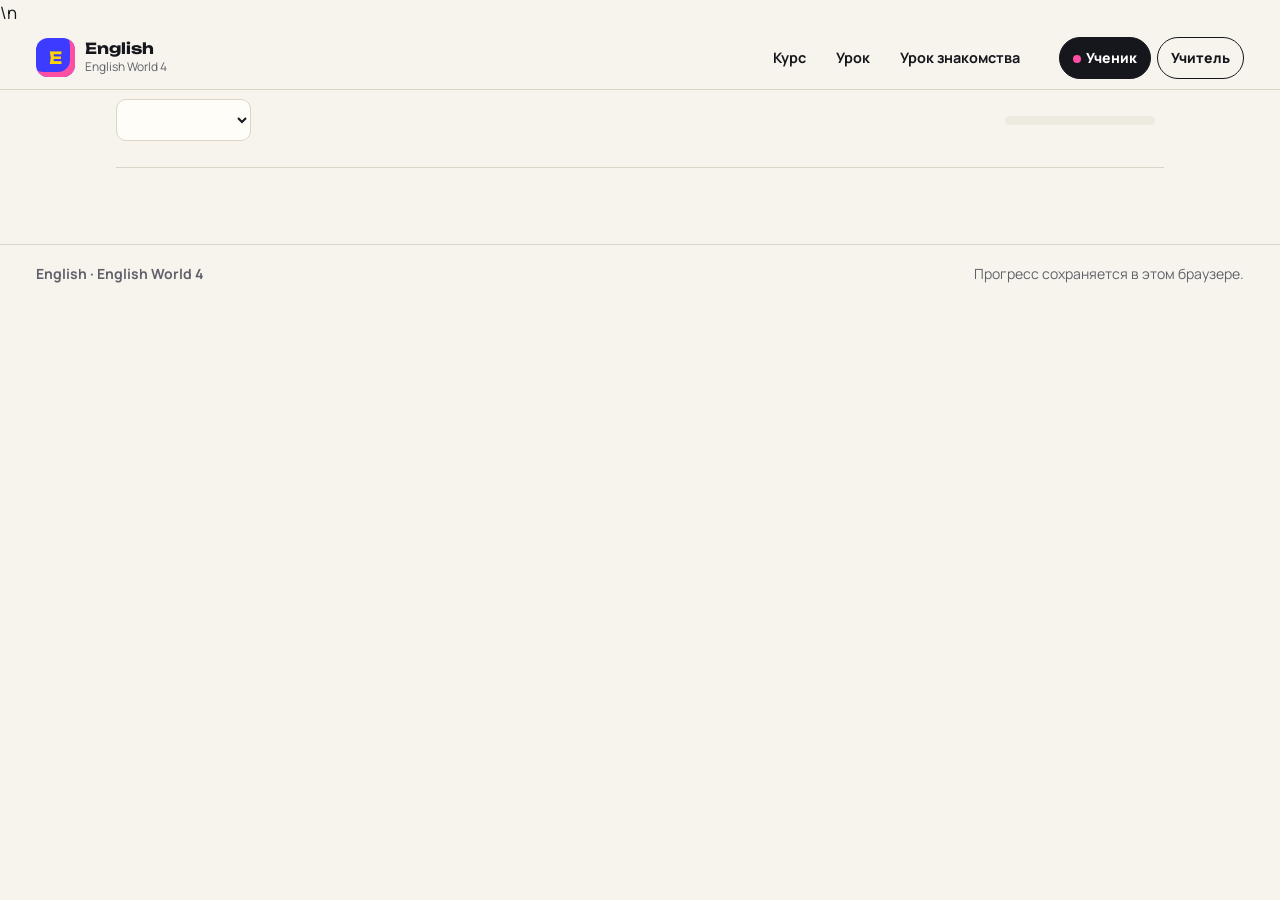
==== index.html @ c6736561 "Deploy irregular verb arena and refresh asset versions" ====
<!doctype html>
<html lang="ru">
<head>
  <meta charset="utf-8">
  <meta name="viewport" content="width=device-width,initial-scale=1">
  <meta name="theme-color" content="#F7F4ED">
  <meta name="description" content="English · интерактивный курс English World 4. Слова, грамматика, аудирование и исторические игры.">
  <title>English</title>
  <link rel="preload" href="assets/fonts/unbounded-latin-700-normal.woff2" as="font" type="font/woff2" crossorigin>
  <link rel="preload" href="assets/fonts/manrope-latin-400-normal.woff2" as="font" type="font/woff2" crossorigin>
  <link rel="stylesheet" href="fonts.css">\n  <link rel="stylesheet" href="grammar-arcade.css?v=3">
  <link rel="stylesheet" href="styles.css?v=5">
</head>
<body>
  <a class="skip" href="#content">К заданию</a>
  <header class="topbar">
    <a class="brand" href="#course"><span class="brand-mark" aria-hidden="true">E</span><span><b>English</b><small>English World 4</small></span></a>
    <nav id="main-nav" class="main-nav" aria-label="Главное меню">
      <a href="#course" data-hub="course">Курс</a>
      <a href="#4/learn" data-hub="lesson">Урок</a>
      <a href="intro.html">Урок знакомства</a>
    </nav>
    <div class="header-actions">
      <button id="menu-toggle" aria-expanded="false" aria-controls="main-nav" type="button">Меню</button>
      <div class="mode" role="group" aria-label="Режим работы">
        <button id="student-mode" class="active" aria-pressed="true" type="button">Ученик</button>
        <button id="teacher-mode" aria-pressed="false" type="button">Учитель</button>
      </div>
    </div>
  </header>
  <div class="app-shell">
    <div class="course-bar">
      <div class="course-bar-top">
        <div class="unit-picker">
          <label class="sr-only" for="unit-select">Выбрать юнит</label>
          <select id="unit-select"></select>
        </div>
        <div class="lesson-meter" aria-label="Прогресс по юниту">
          <progress id="side-progress" max="1" value="0" aria-label="Освоенные задания и слова"></progress>
          <span id="side-score"></span>
        </div>
      </div>
      <nav id="nav" aria-label="Этапы урока"></nav>
    </div>
    <main id="content" tabindex="-1"></main>
  </div>
  <footer class="site-footer"><b>English · English World 4</b><span>Прогресс сохраняется в этом браузере.</span></footer>
  <div id="toast" class="toast" role="status" aria-live="polite"></div>
  <dialog id="mode-dialog" aria-labelledby="teacher-dialog-title">
    <form method="dialog">
      <h2 id="teacher-dialog-title">Режим учителя</h2>
      <p>Введите код, чтобы открыть переводы, ответы и рекомендации к уроку.</p>
      <label class="input-label" for="teacher-code">Код учителя</label>
      <input id="teacher-code" type="password" autocomplete="off" required>
      <p id="teacher-code-error" class="feedback bad" hidden role="alert">Неверный код. Попробуйте ещё раз.</p>
      <div class="row">
        <button value="cancel" formnovalidate class="button secondary">Отмена</button>
        <button type="button" id="teacher-unlock" class="button">Открыть режим учителя</button>
      </div>
    </form>
  </dialog>
  <noscript>Включите JavaScript, чтобы выполнять интерактивные задания.</noscript>
  <script type="module" src="app.js?v=7"></script>
</body>
</html>
---- fonts.css ----
/* ===== Fonts (self-hosted, SIL OFL) ===== */
@font-face{font-family:Unbounded;font-weight:500;font-display:swap;src:url(assets/fonts/unbounded-cyrillic-500-normal.woff2) format('woff2');unicode-range:U+0301,U+0400-045F,U+0490-0491,U+04B0-04B1,U+2116}
@font-face{font-family:Unbounded;font-weight:500;font-display:swap;src:url(assets/fonts/unbounded-latin-500-normal.woff2) format('woff2');unicode-range:U+0000-00FF,U+0131,U+0152-0153,U+02BB-02BC,U+02C6,U+02DA,U+02DC,U+2000-206F,U+2074,U+20AC,U+2122,U+2191,U+2193,U+2212,U+2215,U+FEFF,U+FFFD}
@font-face{font-family:Unbounded;font-weight:700;font-display:swap;src:url(assets/fonts/unbounded-cyrillic-700-normal.woff2) format('woff2');unicode-range:U+0301,U+0400-045F,U+0490-0491,U+04B0-04B1,U+2116}
@font-face{font-family:Unbounded;font-weight:700;font-display:swap;src:url(assets/fonts/unbounded-latin-700-normal.woff2) format('woff2');unicode-range:U+0000-00FF,U+0131,U+0152-0153,U+02BB-02BC,U+02C6,U+02DA,U+02DC,U+2000-206F,U+2074,U+20AC,U+2122,U+2191,U+2193,U+2212,U+2215,U+FEFF,U+FFFD}
@font-face{font-family:Manrope;font-weight:400;font-display:swap;src:url(assets/fonts/manrope-cyrillic-400-normal.woff2) format('woff2');unicode-range:U+0301,U+0400-045F,U+0490-0491,U+04B0-04B1,U+2116}
@font-face{font-family:Manrope;font-weight:400;font-display:swap;src:url(assets/fonts/manrope-latin-400-normal.woff2) format('woff2')}
@font-face{font-family:Manrope;font-weight:600;font-display:swap;src:url(assets/fonts/manrope-cyrillic-600-normal.woff2) format('woff2');unicode-range:U+0301,U+0400-045F,U+0490-0491,U+04B0-04B1,U+2116}
@font-face{font-family:Manrope;font-weight:600;font-display:swap;src:url(assets/fonts/manrope-latin-600-normal.woff2) format('woff2')}
@font-face{font-family:Manrope;font-weight:700;font-display:swap;src:url(assets/fonts/manrope-cyrillic-700-normal.woff2) format('woff2');unicode-range:U+0301,U+0400-045F,U+0490-0491,U+04B0-04B1,U+2116}
@font-face{font-family:Manrope;font-weight:700;font-display:swap;src:url(assets/fonts/manrope-latin-700-normal.woff2) format('woff2')}
@font-face{font-family:Manrope;font-weight:800;font-display:swap;src:url(assets/fonts/manrope-cyrillic-800-normal.woff2) format('woff2');unicode-range:U+0301,U+0400-045F,U+0490-0491,U+04B0-04B1,U+2116}
@font-face{font-family:Manrope;font-weight:800;font-display:swap;src:url(assets/fonts/manrope-latin-800-normal.woff2) format('woff2')}
---- grammar-arcade.css ----
.arcade-wheel-wrap{display:flex;align-items:center;gap:22px;flex-wrap:wrap;margin:18px 0}.arcade-wheel{width:160px;height:160px;flex:none;border-radius:50%;border:7px solid #fff;box-shadow:0 6px 25px #20204030;background:conic-gradient(#f9c86b 0deg 120deg,#b7a5fb 120deg 240deg,#89d8ef 240deg 360deg);display:grid;place-items:center;position:relative;transition:transform 1.25s cubic-bezier(.16,.8,.2,1)}.arcade-wheel:after{content:'◆';position:absolute;top:-21px;left:calc(50% - 8px);color:#34344c;font-size:23px}.arcade-wheel span{position:absolute;font-size:10px;font-weight:900;letter-spacing:.06em;color:#272544}.arcade-wheel span:nth-child(1){transform:translate(43px,-23px) rotate(35deg)}.arcade-wheel span:nth-child(2){transform:translate(-44px,-25px) rotate(-35deg)}.arcade-wheel span:nth-child(3){transform:translate(0,46px)}.arcade-stage{margin-top:15px;padding:18px;border-radius:18px;background:#fff9;border:1px solid #ffffff80}.arcade-score{font-weight:800}.arcade-options button{min-width:90px}.grammar-arcade .card{margin-block:18px}@media(max-width:550px){.arcade-wheel{width:135px;height:135px}.arcade-wheel-wrap{gap:12px}}

.verb-arena{margin-block:20px}.arena-toolbar{display:flex;justify-content:space-between;gap:12px;align-items:center;flex-wrap:wrap}.arena-toolbar .row{flex-wrap:wrap}.arena-points{font-weight:800}.arena-game{margin-top:18px;background:#ffffffb8;border:1px solid #ffffffb0;padding:18px;border-radius:18px}.arena-grid{display:grid;grid-template-columns:repeat(4,minmax(0,1fr));gap:10px;margin-top:14px}.arena-card{min-height:74px;border:2px solid #d6c7f4;background:#e8ddff;border-radius:14px;font:inherit;font-weight:800;cursor:pointer;color:#39305c;transition:transform .15s,background .15s}.arena-card.flipped{background:#fff;transform:scale(1.02)}.arena-card.matched{background:#c6f0dd;border-color:#4bb98d;color:#185c45}.arena-word{font-size:clamp(18px,3vw,25px);font-weight:800}.arena-answer{display:block;width:min(100%,380px);margin:12px 0;padding:12px;border:2px solid #b8a6df;border-radius:12px;font:inherit}.arena-feedback,.arena-status{font-weight:700}.arena-story-log{margin-top:12px;padding-top:10px;border-top:1px solid #ddd}.arena-story-log p{margin:5px 0}@media(max-width:480px){.arena-grid{grid-template-columns:repeat(3,minmax(0,1fr))}.arena-card{min-height:65px;font-size:13px}.arena-game{padding:12px}}
---- styles.css ----
:root {
  --paper:#F7F4ED; --paper2:#EFEAE0; --white:#FFFDF8;
  --ink:#16161D; --ink-soft:#3A3A46; --muted:#62606B; --line:#DCD5C7;
  --purple:#3D3BFF; --indigo:#2B29D6; --pink:#FF4FA3; --yellow:#FFD400; --orange:#FF7A00;
  --green:#DDF5EA; --red:#FDE3E7; --radius:18px;
  --shadow:0 1px 0 #16161d0f,0 8px 24px -12px #16161d2e;
  --display:Unbounded,'Arial Black',system-ui,sans-serif;
  --body:Manrope,system-ui,'Segoe UI',sans-serif;
}
* {box-sizing:border-box}
html {scroll-padding-top:90px}
body {margin:0;background:var(--paper);color:var(--ink);font:400 1.0625rem/1.55 var(--body)}
button,input,textarea,select {font:inherit;color:inherit}
button {cursor:pointer}
button:disabled {cursor:default;opacity:.55}
a {color:inherit}
:focus-visible {outline:3px solid var(--purple);outline-offset:3px}
[hidden] {display:none!important}
h1,h2,h3,h4 {font:700 1.1rem/1.18 var(--display);letter-spacing:-.025em;margin:0 0 .5em}
h1 {font-size:clamp(2rem,4.7vw,3.6rem);line-height:1.1}
h2 {font-size:clamp(1.25rem,2.5vw,1.7rem)}
p {margin:0 0 .85em}
small,.small {font-size:.875rem}
img {display:block;max-width:100%;height:auto}
.skip {position:fixed;top:-100px;left:8px;z-index:99;background:var(--ink);color:#fff;padding:10px 14px;border-radius:8px}
.skip:focus {top:8px}
.topbar {
  position:sticky;top:0;z-index:20;display:flex;align-items:center;gap:clamp(12px,2vw,26px);
  padding:10px clamp(14px,3vw,36px);min-height:64px;background:rgb(247 244 237 / .96);
  border-bottom:1px solid var(--line);backdrop-filter:blur(10px);
}
.brand {display:flex;align-items:center;gap:10px;text-decoration:none;flex:none}
.brand-mark {
  width:39px;height:39px;border-radius:12px;background:var(--purple);color:var(--yellow);
  display:grid;place-items:center;font:700 1.05rem var(--display);box-shadow:inset -5px -5px 0 var(--pink);
}
.brand b {display:block;font:700 .95rem var(--display)}
.brand small {display:block;font-size:.75rem;color:var(--muted)}
.main-nav {display:flex;gap:4px;margin-left:auto}
.main-nav a,#nav a {
  min-height:42px;display:inline-flex;align-items:center;gap:6px;white-space:nowrap;
  padding:7px 13px;border-radius:999px;text-decoration:none;font-size:.9rem;font-weight:700;
}
.main-nav a:hover,#nav a:hover {background:var(--paper2)}
.main-nav a.active,#nav a.active {background:var(--ink);border-color:var(--ink);color:#fff}
.header-actions,.row {display:flex;align-items:center;gap:10px;flex-wrap:wrap}
.row {margin:12px 0}
.mode {display:flex;align-items:center;gap:6px}
.mode button,#menu-toggle {
  min-height:42px;border:1.5px solid var(--ink);background:transparent;border-radius:999px;
  padding:6px 13px;font-size:.875rem;font-weight:800;
}
.mode button.active {background:var(--ink);color:white}
#student-mode::before {content:'';display:inline-block;width:8px;height:8px;border-radius:50%;background:var(--pink);margin-right:5px}
#menu-toggle {display:none}
.app-shell {max-width:1120px;margin:auto;padding:0 clamp(14px,3vw,36px) 54px}
.course-bar {display:flex;align-items:center;gap:12px;padding:12px 0;border-bottom:1px solid var(--line)}
.course-bar select,.question-controls select,#teacher-code {
  min-height:42px;max-width:100%;border:1.5px solid var(--line);background:var(--white);border-radius:10px;padding:6px 10px;
}
.course-bar select {font-size:.875rem;font-weight:800;min-width:135px}
#nav {display:flex;gap:6px;overflow:auto;scrollbar-width:thin;padding:3px 4px 6px;min-width:0}
#nav a {min-height:36px;background:var(--white);border:1.5px solid var(--line);font-size:.82rem;padding:5px 11px}
#nav a.active {background:var(--ink);border-color:var(--ink)}
.nav-icon {color:var(--indigo)}
#nav a.active .nav-icon {color:var(--yellow)}
#content {min-width:0;padding-top:22px}
.crumb {font-size:.875rem;color:var(--muted);margin-bottom:18px}
.chip,.section-label {
  font-size:.78rem;font-weight:800;letter-spacing:.11em;text-transform:uppercase;color:var(--muted);
}
.chip {display:inline-flex;align-items:center;padding:5px 10px;border-radius:999px;background:var(--paper2);letter-spacing:.06em}
.section-label {display:block}
.hero {display:grid;grid-template-columns:1.15fr .85fr;gap:28px;align-items:center;margin:10px 0 24px}
.hero h1 {margin:9px 0 18px}
.hero .lead {font-size:1.1rem;color:var(--ink-soft);max-width:34em}
.hl-pink {background:linear-gradient(transparent 58%,var(--pink) 58% 92%,transparent 92%);padding:0 .08em}
.hl-blue {color:var(--purple)}
.hero-art {position:relative;display:grid;place-items:center;min-height:260px;margin:0;isolation:isolate}
.hero-art::before,.hero-art::after {content:'';position:absolute;z-index:-1;border-radius:50%;aspect-ratio:1}
.hero-art::before {width:68%;background:var(--yellow);left:12%;top:5%}
.hero-art::after {width:29%;background:var(--pink);right:4%;bottom:8%}
.hero-art img {max-height:350px;width:auto;object-fit:contain}
.art-sticker {position:absolute;left:1%;bottom:2%;background:var(--ink);color:#fff;padding:8px 13px;border-radius:14px 14px 14px 4px;font-size:.82rem;font-weight:800}
.hero .row .button {margin-top:0}
.section-head {display:flex;align-items:baseline;justify-content:space-between;gap:12px;flex-wrap:wrap;margin:36px 0 16px;border-top:2px solid var(--ink);padding-top:12px}
.section-head h2 {margin:0}
.muted {color:var(--muted)}
progress {width:100%;height:9px;appearance:none;border:0;border-radius:10px;overflow:hidden;background:var(--paper2)}
progress::-webkit-progress-bar {background:var(--paper2)}
progress::-webkit-progress-value {background:linear-gradient(90deg,var(--purple),var(--pink));border-radius:10px}
progress::-moz-progress-bar {background:linear-gradient(90deg,var(--purple),var(--pink));border-radius:10px}
.grid{display:grid;grid-template-columns:repeat(2,minmax(0,1fr));gap:18px}
.grid.three{grid-template-columns:repeat(3,minmax(0,1fr))}
.card{background:#fff;border:1px solid var(--line);border-radius:var(--radius);padding:24px;min-width:0}
.card.pink{background:#FFE1EF;border-color:transparent}
.card.blue{background:#E4E4FF;border-color:transparent}
.card.yellow{background:#FFF2B3;border-color:transparent}
.card.lilac{background:#EDE5FF;border-color:transparent}
.lesson-card{display:flex;gap:16px;align-items:flex-start;text-decoration:none;transition:transform .18s,box-shadow .18s}
.lesson-card:hover{transform:translateY(-3px);box-shadow:0 8px 28px #36326110}
.lesson-icon{background:white;width:50px;height:50px;display:grid;place-items:center;border-radius:16px;font-size:26px;flex:none}
.lesson-card h3{margin:3px 0 6px}
.lesson-card p{font-size:14px;margin:0;color:var(--muted)}
.button{display:inline-flex;justify-content:center;align-items:center;gap:8px;text-decoration:none;border:0;background:var(--purple);color:#fff;border-radius:13px;padding:12px 21px;font-weight:800;font-size:15px;line-height:1.4;min-height:46px}
.button:hover{filter:brightness(.96)}
.button.secondary{color:var(--ink);background:var(--paper)}
.button.light{color:var(--ink);background:#fff}
.button.small{padding:8px 13px;font-size:14px;min-height:38px}
.button.danger{background:#a43950}
.tag{font-size:12px;background:var(--paper2);color:#655a91;padding:4px 9px;border-radius:9px}
.page-intro{max-width:770px;margin:0 0 24px}
.tabs{display:flex;gap:8px;flex-wrap:wrap;margin:20px 0}
.tab{padding:9px 14px;border:1px solid var(--line);border-radius:12px;background:#fff;font-size:14px;font-weight:800}
.tab.active{background:var(--purple);color:white;border-color:var(--purple)}
.subnav{display:flex;gap:10px;flex-wrap:wrap}
.word-card{display:grid;place-items:center;text-align:center;min-height:265px;background:linear-gradient(140deg,#FFE1EF,#E4E4FF);border:1px solid #e5d9eb;border-radius:28px;width:100%;padding:25px}
.word-card .word-icon{font-size:60px}
.word-card strong{font:700 34px Unbounded,sans-serif}
.word-card .word-ru{font-size:21px}
.word-card .example{font-size:16px}
.word-controls{display:flex;gap:10px;justify-content:center;margin:18px 0;align-items:center}
.word-list{display:grid;grid-template-columns:repeat(3,1fr);gap:10px}
.word-item{background:#fff;border:1px solid var(--line);padding:12px;border-radius:14px;text-align:left;font-size:14px}
.word-item b{font-size:16px}
.question-stage{background:#fff;border:1px solid var(--line);border-radius:28px;padding:clamp(20px,3vw,36px);margin:18px 0}
.question-stage .prompt{font-family:Unbounded,Arial,sans-serif;font-size:clamp(23px,2.5vw,30px);font-weight:800;margin:22px 0;line-height:1.4}
.question-meta{display:flex;align-items:center;justify-content:space-between;gap:8px;font-size:14px;color:var(--muted)}
.options{display:grid;gap:10px;margin:20px 0}
.option{border:2px solid var(--line);background:#fff;text-align:left;padding:13px 17px;border-radius:14px;font-weight:700;min-height:52px}
.option:hover{border-color:var(--purple);background:#F6F4FF}
.option.correct{border-color:#6dba8a;background:var(--green)}
.option.wrong{border-color:#d98794;background:var(--red)}
input.answer-input,textarea{width:100%;border:2px solid var(--line);border-radius:14px;padding:13px 15px;background:#fefeff;color:var(--ink)}
textarea{min-height:160px;resize:vertical;line-height:1.7}
label.input-label{display:block;font-size:14px;font-weight:800;margin-bottom:6px}
.feedback{padding:12px 16px;border-radius:12px;margin:14px 0;font-weight:700;line-height:1.5}
.feedback:empty{display:none}
.feedback.good{background:var(--green);color:#265c3e}
.feedback.bad{background:var(--red);color:#8c3545}
.feedback.neutral{background:#f1eff9;color:var(--muted)}
.hint{background:#FFF2B3;border-radius:12px;padding:13px 17px;font-size:14px;margin:15px 0}
.hint summary{cursor:pointer;font-weight:800}
.teacher-box{border:1px solid #cabde8;border-radius:18px;padding:18px 22px;background:#F0EBFF;margin:0 0 24px}
.teacher-box p{font-size:14px;margin:5px 0}
.teacher-answer{margin-top:15px;border-top:1px solid #dacfea;padding-top:12px;color:#594680}
.bank,.answer-zone{display:flex;flex-wrap:wrap;gap:8px;padding:12px;border-radius:14px;min-height:65px;margin:12px 0}
.answer-zone{border:2px dashed #cfc8e5;background:#F6F4FF}
.bank{background:var(--paper2)}
.tile{background:#fff;border:1px solid #d9d3e9;border-radius:9px;padding:8px 12px;font-weight:800;min-width:35px}
.question-controls{display:flex;gap:10px;justify-content:space-between;align-items:center;flex-wrap:wrap;margin-top:22px}
.reading-layout{display:grid;grid-template-columns:1fr 1.1fr;gap:24px;align-items:start}
.reading-visual{border-radius:24px;max-height:320px;width:100%;object-fit:cover}
.story-text{font-size:19px;line-height:1.9}
.gloss-word{border:0;border-bottom:2px dotted #a098dc;background:#E4E4FF;padding:0 3px;border-radius:4px;line-height:inherit;color:inherit;font-size:inherit}
.translation{background:#fff5cf;font-size:14px;padding:8px 12px;border-radius:10px}
.track-card{display:grid;gap:12px}
.track-card audio{width:100%;max-width:100%}
.audio-name{display:flex;gap:12px;align-items:center}
.audio-icon{font-size:28px;background:#E4E4FF;border-radius:14px;padding:8px 14px}
.audio-controls{display:flex;gap:8px;align-items:center;flex-wrap:wrap}
.audio-controls label{font-size:14px}
.audio-controls select{border:1px solid var(--line);border-radius:9px;padding:5px}
.game-card{text-align:left;width:100%;min-height:150px;transition:transform .15s}
.game-card:hover{transform:translateY(-3px)}
.game-card .game-icon{display:block;font-size:28px;margin-bottom:12px}
.game-card h3{font-size:20px}
.game-card p{font-size:14px;margin:7px 0;color:var(--muted)}
.memory-grid{display:grid;grid-template-columns:repeat(4,1fr);gap:10px;margin:20px 0}
.memory-tile{min-height:95px;border:2px solid #d9cfee;border-radius:17px;background:#E4E4FF;font-weight:800;overflow-wrap:anywhere;padding:10px}
.memory-tile.open{background:#fff}
.memory-tile.done{background:var(--green);border-color:#8ec7a2}
.match-grid{display:grid;grid-template-columns:1fr 1fr;gap:12px}
.match-col{display:grid;gap:8px}
.match-col button{text-align:center}
.selected{border-color:var(--purple)!important;background:#eeebff!important}
.maze-board{display:grid;grid-template-columns:repeat(4,1fr);gap:7px;margin:20px 0}
.maze-cell{aspect-ratio:1.5;display:grid;place-items:center;border-radius:12px;background:var(--paper2);border:1px solid var(--line);font-size:24px}
.maze-cell.visited{background:#d8efe4}
.maze-cell.current{background:var(--yellow);border-color:#e0c870}
.mystery-grid{display:grid;grid-template-columns:repeat(3,1fr);gap:12px}
.mystery-grid button{font-size:45px;min-height:110px;border:1px solid #decfe9;background:#EDE5FF;border-radius:19px}
.race-track{height:55px;background:#eef4fb;border-radius:14px;padding:8px;margin:20px 0;border-bottom:3px dashed #d3d3e8}
.race-marker{display:block;font-size:28px;transition:margin-left .35s}
.stat{font:700 40px Unbounded,sans-serif;margin:15px 0;color:var(--purple)}
.badge{font-size:42px;filter:grayscale(1);opacity:.42}
.badge.earned{filter:none;opacity:1}
.badge-card{text-align:center}
.badge-card h3{font-size:18px}
.badge-card p{font-size:13px}
.result-list{display:grid;gap:8px;margin:20px 0}
.result-row{padding:12px 15px;background:white;border:1px solid var(--line);border-radius:12px;display:flex;justify-content:space-between;gap:10px;font-size:14px}
.empty-unit{text-align:center;max-width:650px;margin:70px auto}
.empty-unit .big-icon{font-size:65px}
.note{font-size:13px;color:var(--muted);margin:12px 0}
.toast{position:fixed;bottom:25px;left:50%;transform:translate(-50%,30px);background:#302b4d;color:#fff;border-radius:14px;padding:12px 20px;z-index:100;opacity:0;transition:.2s;pointer-events:none;max-width:90vw}
.toast.visible{opacity:1;transform:translate(-50%,0)}
dialog{border:0;border-radius:25px;max-width:490px;padding:30px;color:var(--ink);box-shadow:0 15px 90px #27264430}
dialog::backdrop{background:#29234066}
.writing-saved{font-size:13px;min-height:22px}
.good-flash{animation:happy .4s}
@keyframes happy{50%{transform:scale(1.015)}
}
.sr-only{position:absolute;width:1px;height:1px;padding:0;margin:-1px;overflow:hidden;clip:rect(0,0,0,0);white-space:nowrap;border:0}
details>summary{cursor:pointer}
.source{font-size:12px;color:var(--muted);margin-top:12px}
.speech-recording{color:#9b2b46}
.hero .button{margin-top:10px}
.speech-support{padding:16px;background:#F0EBFF;border-radius:15px;margin:15px 0}
.unit-map{display:grid;grid-template-columns:repeat(6,1fr);gap:10px}
.unit-number{padding:12px;border-radius:13px;background:var(--paper2);text-align:center;text-decoration:none;font-weight:800}
.unit-number.current{background:var(--purple);color:white}
.unit-number small{font-size:11px;display:block;font-weight:500}
.table-wrap{overflow:auto}
table{width:100%;border-collapse:collapse;font-size:15px}
td,th{text-align:left;padding:10px;border-bottom:1px solid var(--line)}
.phonics{font-size:21px;background:#FFF2B3;padding:18px;border-radius:18px}
.phonics mark{background:#dcd4fb;border-radius:5px}
.section-footer{margin-top:28px}
.score-pill{font-weight:800;background:var(--yellow);padding:7px 12px;border-radius:10px}
.rubric{font-size:14px}
.timer{font-variant-numeric:tabular-nums;font-weight:800}
.listening-picture{max-height:360px;object-fit:contain;margin:15px auto}
.record-audio{width:100%;margin-top:14px}
.game-header{display:flex;justify-content:space-between;align-items:center;gap:12px;flex-wrap:wrap}
.writing-grid{display:grid;gap:20px}
.reading-pager{margin-top:20px}
.locked{color:var(--muted)}
/* Course navigation and activity cards. */
.card,.question-stage {background:var(--white);border-radius:var(--radius);box-shadow:var(--shadow)}
.card {padding:clamp(16px,2.5vw,24px)}
.button {min-height:46px;border:2px solid var(--purple);border-radius:999px;padding:9px 17px;transition:transform .12s}
.button:hover:not(:disabled) {transform:translateY(-1px)}
.button.secondary,.button.light {border-color:var(--ink);background:transparent}
.button.danger {border-color:#a43950}
.tab {min-height:42px;border-radius:999px;background:var(--white)}
.question-stage .prompt {font-family:var(--body);font-size:clamp(1.25rem,2.8vw,1.6rem);font-weight:800;margin:16px 0}
.option {border-radius:12px}
.option:disabled {opacity:1}
.tile {min-height:44px}
.stat {font-size:clamp(1.4rem,3vw,2.2rem)}
.game-card {border-color:var(--line);display:block;font-family:var(--body)}
.game-card h3 {font-size:1.05rem;overflow-wrap:anywhere}
.lesson-card h3 {font-size:1.06rem}
.home-tiles {display:grid;grid-template-columns:repeat(4,minmax(0,1fr));gap:12px;margin:28px 0}
.home-tile {border-radius:var(--radius);min-width:0;min-height:158px;padding:16px;display:flex;flex-direction:column;text-decoration:none;gap:7px;box-shadow:var(--shadow);border:2px solid transparent}
.home-tile b {font:700 clamp(.9rem,1.3vw,1.1rem)/1.25 var(--display)}
.home-tile span:not(.section-label) {font-size:.875rem}
.home-tile:nth-child(1) {color:white;background:linear-gradient(115deg,var(--purple),#7935ef 66%,#ce398b)}
.home-tile:nth-child(1) .section-label {color:white}
.home-tile:nth-child(1) progress {margin-top:auto}
.home-tile:nth-child(1) progress::-webkit-progress-bar {background:#ffffff52}
.home-tile:nth-child(1) progress::-webkit-progress-value {background:var(--yellow)}
.home-tile:nth-child(1) progress::-moz-progress-bar {background:var(--yellow)}
.home-tile:nth-child(2) {border-color:var(--ink);background:var(--white)}
.home-tile:nth-child(3) {background:#FFE1EF}
.home-tile:nth-child(4) {background:#FFF2B3}
.home-tile:hover,.unit-number:hover {box-shadow:0 0 0 2px var(--ink)}
.route-strip {display:flex;flex-wrap:wrap;gap:7px;align-items:center}
.route-strip a {text-decoration:none;background:var(--paper2);border-radius:999px;padding:6px 12px;font-size:.875rem;font-weight:800}
.route-strip a:hover {background:#E4E4FF}
.unit-number {display:flex;flex-direction:column;align-items:center;justify-content:center;min-height:71px;background:var(--white);border:1.5px solid var(--line)}
.unit-number small {font-size:.75rem;line-height:1.25}
.unit-number.current {border-color:var(--purple)}
.secret {display:grid;grid-template-columns:46px minmax(0,1fr);gap:12px;align-items:start;background:#FFF2B3;margin:16px 0;border-left:5px solid var(--yellow)}
.secret img {width:46px;height:46px;object-fit:contain}
.secret h3 {margin:1px 0 6px;font-size:1rem}
.secret p {margin:0}
.site-footer {display:flex;justify-content:space-between;gap:10px 24px;flex-wrap:wrap;border-top:1px solid var(--line);padding:18px clamp(14px,3vw,36px);color:var(--muted);font-size:.875rem}
#teacher-code {width:100%}
dialog {background:var(--white);max-width:min(490px,calc(100vw - 28px));padding:24px}
.history-grid .game-card {min-height:156px}
.history-grid .game-card:nth-child(4n+1) {background:#FFE1EF}
.history-grid .game-card:nth-child(4n+2) {background:#E4E4FF}
.history-grid .game-card:nth-child(4n+3) {background:#FFF2B3}
.history-grid .game-card:nth-child(4n) {background:#FFEBD6}
.history-art {border-radius:var(--radius);width:100%;max-height:290px;object-fit:cover;margin:0 0 16px}
.round-layout {display:grid;grid-template-columns:minmax(0,1.9fr) minmax(0,1fr);gap:16px;align-items:start}
.round-layout .question-stage {margin-top:0}
.round-scene {background:#FFF2B3;margin:0}
.round-scene img {border-radius:12px;margin:0 0 12px;width:100%}
.mood-grid {display:grid;grid-template-columns:repeat(4,minmax(0,1fr));gap:10px}
.mood-card {min-width:0;padding:0;text-align:left;border:2px solid var(--line);border-radius:var(--radius);background:var(--white);overflow:hidden}
.mood-card:hover,.mood-card[aria-pressed=true] {border-color:var(--purple);box-shadow:0 0 0 2px var(--purple)}
.mood-card img {width:100%;aspect-ratio:1.35;object-fit:cover}
.mood-card b,.mood-card small {display:block;padding:0 9px}
.mood-card b {margin:8px 0 2px}
.mood-card small {margin-bottom:10px;color:var(--muted)}
.activity-panel {margin-top:18px}
.activity-facts {display:grid;gap:9px;padding-left:20px}
.activity-facts a,.source-links a {color:var(--indigo);text-underline-offset:3px}
.word-item,.answer-zone,.bank,.result-row {background:var(--white)}
.question-controls .button {min-width:112px}
.source,.note,.badge-card p {font-size:.875rem}
.word-controls {flex-wrap:wrap}
button,input,textarea,select,a {overflow-wrap:anywhere}
@media(max-width:1020px) {
  .topbar {justify-content:space-between}
  #menu-toggle {display:inline-block}
  .main-nav {display:none;position:absolute;top:100%;right:12px;left:12px;background:var(--white);padding:10px;border:1px solid var(--line);border-radius:var(--radius);box-shadow:var(--shadow)}
  .main-nav.open {display:grid}
  .header-actions {justify-content:flex-end}
  .grid.three {grid-template-columns:repeat(2,minmax(0,1fr))}
  .word-list {grid-template-columns:repeat(2,minmax(0,1fr))}
  .home-tiles {grid-template-columns:repeat(2,minmax(0,1fr))}
}
@media(max-width:740px) {
  .hero {grid-template-columns:1fr  .8fr;gap:10px}
  .hero-art {min-height:130px}
  .hero-art img {max-height:220px}
  .art-sticker {font-size:.75rem}
  .reading-layout {grid-template-columns:1fr}
  .unit-map {grid-template-columns:repeat(4,minmax(0,1fr))}
}
@media(max-width:540px) {
  .topbar {gap:8px;padding-inline:10px}
  .brand {gap:6px}
  .brand-mark {width:31px;height:34px}
  .brand b {font-size:.84rem}
  .brand small {font-size:.68rem}
  .header-actions,.mode {gap:4px}
  .mode button,#menu-toggle {padding:5px 8px;font-size:.78rem}
  #student-mode::before {display:none}
  .course-bar {display:grid;gap:6px}
  .course-bar select {justify-self:start;min-height:38px}
  #nav {margin-inline:-5px}
  .hero {display:block}
  .hero-art {min-height:120px;max-width:250px;margin:10px auto 0}
  .hero-art img {max-height:190px}
  .grid,.grid.three,.round-layout {grid-template-columns:1fr}
  .round-scene {grid-row:1}
  .round-scene img {max-height:180px;object-fit:cover}
  .mood-grid {grid-template-columns:repeat(2,minmax(0,1fr))}
  .home-tile {min-height:130px}
  .unit-map {grid-template-columns:repeat(3,minmax(0,1fr))}
  .memory-grid {gap:6px}
  .memory-tile {min-height:64px;font-size:.82rem;padding:4px}
  .mystery-grid button {min-height:72px;font-size:1.8rem}
  .question-controls .button {min-width:0}
  .question-controls {gap:7px}
}
@media(prefers-reduced-motion:reduce) {
  *,*::before,*::after {animation:none!important;transition:none!important;scroll-behavior:auto!important}
}
.history-card {text-decoration:none}
.reflection-goals {display:grid;gap:8px;margin:14px 0 22px}
.reflection-goals label {display:flex;align-items:center;gap:10px;padding:10px;background:var(--paper);border-radius:12px;cursor:pointer}
.reflection-goals input {width:20px;height:20px;accent-color:var(--purple);flex:none}
.unit-hero-icon {font-size:clamp(5rem,14vw,10rem);line-height:1.5;text-align:center;background:radial-gradient(circle,var(--yellow) 48%,transparent 49%);align-self:center}
.course-word-list {margin-bottom:16px}
.course-word-list summary {padding:4px;min-height:38px}
.course-word-list p {margin:6px 4px}
.course-section>.card+.card {margin-top:14px}
@media(max-width:540px) {.unit-hero-icon {line-height:1.2;margin:16px 0;font-size:5rem}}

/* Course map and lesson navigation */
.course-bar {
  position:sticky;top:64px;z-index:10;display:grid;gap:6px;
  background:var(--paper);padding:9px 0 7px;
}
.course-bar-top {display:flex;justify-content:space-between;align-items:center;gap:12px}
.unit-picker {min-width:0}
.lesson-meter {display:flex;gap:9px;align-items:center;color:var(--muted);font-size:.875rem;font-weight:800;white-space:nowrap}
.lesson-meter progress {width:clamp(52px,12vw,150px);margin:0}
#nav {gap:5px;padding:5px 4px 8px;scrollbar-color:#beb6d1 transparent}
#nav a {gap:5px;background:none;border-color:transparent;min-height:40px;padding:4px 8px;font-size:.875rem}
#nav a:hover {background:var(--paper2)}
#nav a.active {background:var(--ink);color:#fff}
#nav .nav-icon {width:19px;height:19px;border-radius:6px;display:grid;place-items:center;background:#fff;color:var(--ink);font-size:.8rem}
#nav .stage-yellow .nav-icon {background:#FFF2B3}
#nav .stage-pink .nav-icon {background:#FFE1EF}
#nav .stage-blue .nav-icon {background:#E4E4FF}
#nav .stage-lilac .nav-icon {background:#EDE5FF}
.crumb a {text-underline-offset:3px}
.lesson-hero {
  display:grid;grid-template-columns:minmax(0,1.15fr) minmax(0,.85fr);
  gap:clamp(16px,4vw,46px);align-items:center;
  border:1px solid #D9D6FF;border-radius:24px;background:#EAE9FF;
  overflow:hidden;padding:clamp(18px,4vw,36px)
}
.lesson-hero h1 {margin:.2em 0 .3em}
.lesson-hero .lead {max-width:35em}
.lesson-cover {width:100%;aspect-ratio:4/3;border-radius:16px;object-fit:cover}
.course-map,.lesson-steps {list-style:none;padding:0;margin:0;display:grid;gap:10px}
.course-map {grid-template-columns:repeat(3,minmax(0,1fr))}
.lesson-steps {grid-template-columns:repeat(3,minmax(0,1fr))}
.course-unit,.route-step {display:flex;align-items:center;gap:12px;min-width:0;height:100%;text-decoration:none}
.course-unit {padding:13px;background:var(--white);border:1px solid var(--line);border-radius:14px}
.course-unit.current {border-color:var(--purple);background:#ECEAFF}
.course-unit:hover,.route-step:hover {box-shadow:var(--shadow);text-decoration:underline;text-underline-offset:3px}
.course-unit small,.route-step small {display:block;color:var(--muted);font-weight:600}
.unit-badge,.step-icon {flex:0 0 38px;min-height:38px;display:grid;place-items:center;border-radius:10px;font-weight:800}
.unit-badge {font-family:var(--display);font-size:.85rem;background:var(--ink);color:#fff}
.step-icon {background:#fff;color:var(--indigo);font-size:1.1rem}
.route-score {margin-left:auto;font-size:.875rem;font-weight:800;color:var(--indigo)}
.route-step {min-height:76px;padding:14px}
.route-step strong {font-family:var(--display);font-size:.875rem}
.lesson-footer {display:flex;justify-content:space-between;gap:12px;flex-wrap:wrap;margin-top:32px;padding-top:18px;border-top:1px solid var(--line)}

.lexi-modes {display:grid;grid-template-columns:repeat(4,minmax(0,1fr));gap:12px;margin:0 0 18px}
.mode-card {display:grid;gap:7px;text-align:left;align-content:start;justify-items:start;padding:16px;border:2px solid transparent}
.mode-card strong {font-size:1rem;line-height:1.25}
.mode-card small {color:var(--ink-soft)}
.mode-icon {display:grid;place-items:center;width:37px;height:37px;border-radius:10px;background:#fff;color:var(--indigo);font-size:1.2rem;font-weight:800}
.mode-card:hover,.mode-card[aria-pressed=true] {border-color:var(--indigo)}
.tab[aria-pressed=true] {background:var(--ink);border-color:var(--ink);color:#fff}
.ipa {font:600 1em/1.35 Manrope,system-ui,sans-serif;letter-spacing:.025em}
.word-card .ipa {font-size:1.15rem}
.word-list-open {width:100%;background:none;border:0;text-align:left;padding:0}
.word-list-open span:last-child {display:block}
.word-list-open:hover b {text-decoration:underline}
.word-support {margin-top:24px}
.word-support ul {list-style:none;margin:12px 0 0;padding:0;display:grid;gap:7px}
.word-support li {display:flex;gap:10px;justify-content:space-between;align-items:center;flex-wrap:wrap}

.grammar-block {margin-top:26px;scroll-margin-top:88px}
.grammar-block .source {margin-bottom:0}
.grammar-exercises {padding-left:24px;margin:12px 0 30px;display:grid;gap:10px}
.grammar-exercises li::marker {color:var(--indigo);font-weight:800}
.grammar-exercises .question-stage {margin:0}
.teacher-translation {margin:10px 0 0;padding:10px 13px;background:#F0EDFF;border:1px solid #D9D3FE;border-radius:12px}
.teacher-translation summary,.teacher-guide summary,.word-support summary {font-weight:800;cursor:pointer}
.teacher-translation p:first-of-type,.teacher-guide p:first-of-type,.speech-support p:first-of-type {margin-top:8px}
.teacher-translation p:last-child,.teacher-guide p:last-child,.speech-frames p:last-child {margin-bottom:0}
.speech-frames {padding:14px;border-radius:12px;background:#E4E4FF}
.speech-frames p {margin-bottom:6px}

.wheel-activity {display:grid;grid-template-columns:minmax(170px,230px) minmax(0,1fr);align-items:start;gap:clamp(16px,4vw,34px)}
.wheel-play {display:grid;justify-items:center;gap:12px}
.wheel-frame {position:relative;width:min(100%,210px);aspect-ratio:1;padding:5px}
.wheel-disc {
  position:relative;width:100%;height:100%;border-radius:50%;border:3px solid var(--ink);
  background:repeating-conic-gradient(from calc(var(--segment) / -2),#FFD400 0 var(--segment),#FFA9D3 var(--segment) calc(var(--segment) * 2));
}
.wheel-disc span {
  position:absolute;inset:6% 0 6%;text-align:center;transform:rotate(var(--label-angle));
  font:700 .875rem/1.3 var(--display);color:var(--ink)
}
.wheel-pointer {position:absolute;z-index:1;top:-3px;left:50%;transform:translateX(-50%);width:26px;height:24px;background:var(--ink);clip-path:polygon(0 0,100% 0,50% 100%)}
.wheel-question.question-stage {margin:0}
@media(max-width:820px) {
  .course-map,.lesson-steps {grid-template-columns:repeat(2,minmax(0,1fr))}
  .lexi-modes {grid-template-columns:repeat(2,minmax(0,1fr))}
}
@media(max-width:540px) {
  .lesson-hero,.wheel-activity {grid-template-columns:1fr}
  .lesson-cover {aspect-ratio:16/8}
  .course-map {grid-template-columns:1fr}
  .route-step {align-items:flex-start;min-height:68px;padding:10px;gap:8px}
  .step-icon {flex-basis:28px;min-height:28px}
  .route-step strong {font-size:.75rem}
  .route-step small {font-size:.8rem}
  .unit-picker select {width:100%;max-width:48vw}
  #nav {margin-inline:0}
  .grammar-exercises {padding-left:21px}
}

.unit-goals h2 {font:800 1rem/1.35 var(--body);letter-spacing:0}
.unit-goals ul {margin:0;padding-left:21px;display:grid;gap:6px}
.unit-goals li::marker {color:var(--indigo)}
.knight-layout {align-items:start}
.knight-layout > .reading-visual {width:100%}
.knight-answer {margin-top:15px;border-top:1px solid var(--line);padding-top:14px}
.knight-answer .input-label {margin-top:16px}
.knight-status:not(:empty) {margin-top:12px;font-weight:800;color:#167448}
.grammar-mini {margin:12px 0 24px}
.grammar-mini .grammar-knight {padding:12px 0 0}
.grammar-knight .bank {flex-wrap:wrap}
.reading-mission {margin-top:18px;padding:16px;background:#fff8d8;border-radius:14px;border:1px solid #e9d993}
.reading-mission h2 {font-size:1rem}
.reading-mission-question .question-meta {display:none}
.reading-mission-question .prompt {font-size:1.05rem;margin:0 0 10px}
.reading-mission .toggle-clue {margin-top:6px}
.reading-mission .toggle-clue[aria-pressed=true] {background:var(--ink);color:#fff}
.reading-evidence {background:#ffe765;border-bottom:2px solid #c38a00;border-radius:3px;color:var(--ink);box-decoration-break:clone;-webkit-box-decoration-break:clone}
.reading-evidence .gloss-word {background:transparent}
.listen-questions {display:grid;grid-template-columns:repeat(2,minmax(0,1fr));gap:12px;list-style:none;margin:12px 0 20px;padding:0}
.listen-questions > li {min-width:0}
.listen-questions .question-stage {height:100%;margin:0}
.listen-questions > li:only-child {grid-column:1/-1}
.extra-tracks {margin-top:20px}
.extra-tracks summary {font-weight:800;cursor:pointer}
.extra-tracks[open] .grid {margin-top:16px}
.speaking-intro,.craft-plan {display:grid;grid-template-columns:minmax(0,1fr) minmax(0,1fr);align-items:start;gap:18px;margin:12px 0 18px}
.speaking-image,.craft-photo {width:100%;object-fit:cover;border-radius:14px;aspect-ratio:3/2}
.speaking-image {max-height:230px}
.craft-plan ol {padding-left:22px}
.craft-plan .speech-support {margin:0}
.history-card small {display:block;font-weight:800;color:var(--indigo)}
@media(max-width:640px){
 .listen-questions,.speaking-intro,.craft-plan {grid-template-columns:1fr}
 .reading-mission {padding:12px}
}

.vase-heading {max-width:760px;margin:4px 0 20px}
.vase-heading h1 {margin:12px 0 8px}
.vase-heading h2 {margin:0}
.vase-heading h2:focus,.vase-stage [tabindex="-1"]:focus,.vase-finish h1:focus {outline:none}
.vase-layout {display:grid;grid-template-columns:minmax(0,1fr) minmax(0,1fr);gap:18px;align-items:start}
.vase-mission-art {width:100%;height:auto;display:block;border-radius:var(--radius)}
.vase-stage > .card {max-width:760px}
.vase-nav {margin-top:18px}
.vase-words {margin-top:18px}
.vase-word {display:grid;gap:2px;border-radius:14px;background:#efe9ff;padding:12px 16px}
.vase-word strong {font-size:1.7rem}
.vase-endings {display:flex;flex-wrap:wrap;gap:6px}
.vase-note {background:#fff8d8;border-left:4px solid #d3a333;border-radius:8px;margin:12px 0;padding:14px 16px;font-size:1.1rem}
.vase-finish {max-width:760px}
.vase-final-line {font-size:clamp(1.15rem,3vw,1.6rem);font-weight:800}
.reading-extra,.practice-extra,.all-games,.challenge-short,.mission-progress {margin:20px 0}
.reading-extra > summary,.practice-extra > summary,.all-games > summary {cursor:pointer;font-weight:800}
.reading-extra[open] > summary,.practice-extra[open] > summary {margin-bottom:16px}
.listen-group {margin-top:24px}
.listen-group .listen-questions {grid-template-columns:repeat(3,minmax(0,1fr))}
.listen-group:has(.listen-questions > li:only-child) .listen-questions {grid-template-columns:1fr}
.reading-mission button,.reading-pager button {scroll-margin-top:130px}
@media(max-width:850px){
 .listen-group .listen-questions {grid-template-columns:1fr}
}
@media(max-width:690px){
 .vase-layout {grid-template-columns:1fr}
 .vase-mission-art {aspect-ratio:16/9;object-fit:cover}
}

.tudor-case .tudor-head {display:flex;align-items:center;justify-content:space-between;gap:1rem;flex-wrap:wrap}
.tudor-scene {display:grid;grid-template-columns:minmax(150px,220px) 1fr;gap:1.4rem;align-items:center;margin:1rem 0}
.tudor-scene figure {margin:0;background:#242148;color:white;border-radius:16px;overflow:hidden}
.tudor-scene img {display:block;width:100%;max-height:180px;object-fit:cover}
.tudor-scene figcaption {padding:.7rem;text-align:center;font-weight:700}
@media(max-width:540px){.tudor-scene{grid-template-columns:1fr}.tudor-scene figure{max-width:230px}}
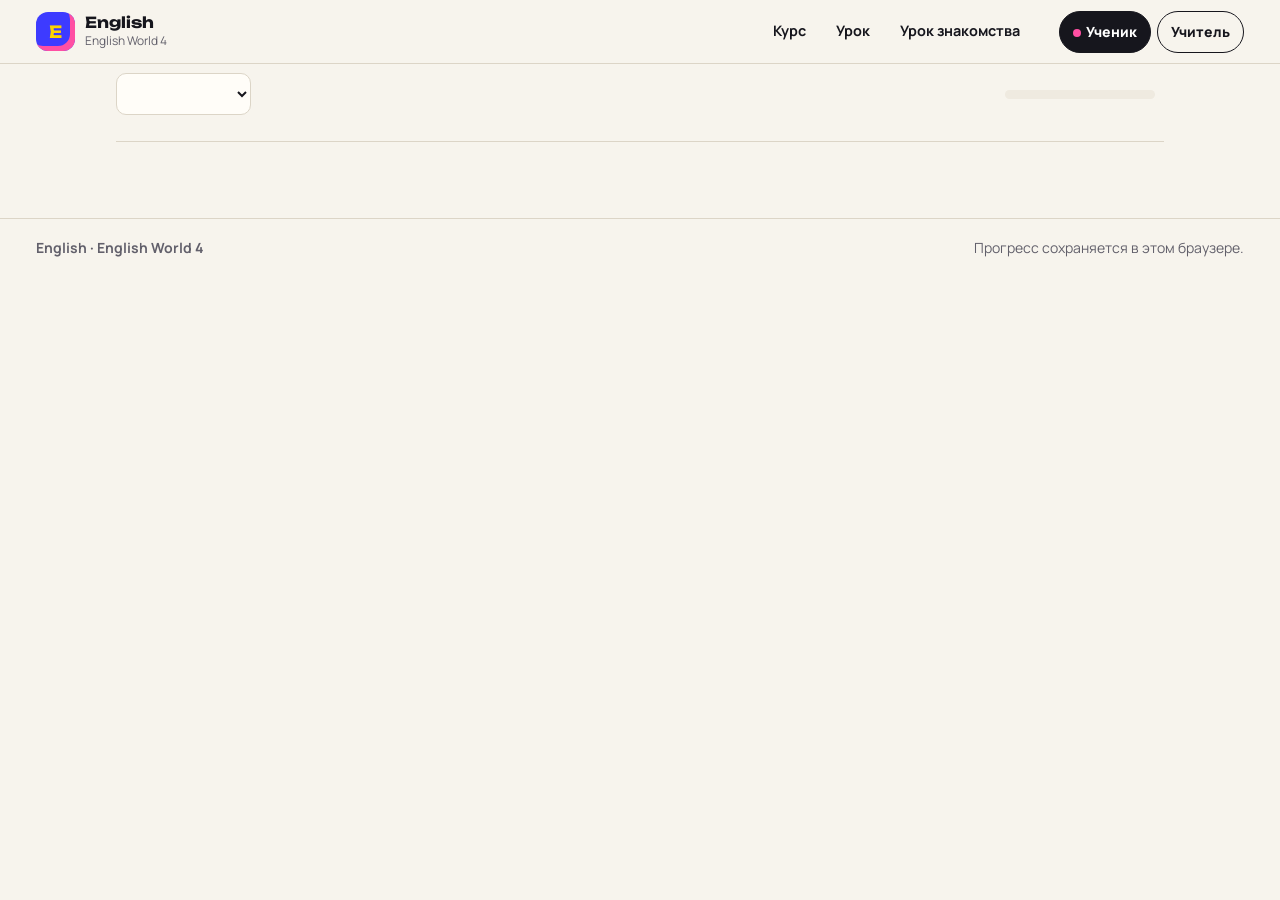
==== commit e5963dbc: "Fix malformed stylesheet markup on production index page" ====
--- a/index.html
+++ b/index.html
@@ -8,7 +8,8 @@
   <title>English</title>
   <link rel="preload" href="assets/fonts/unbounded-latin-700-normal.woff2" as="font" type="font/woff2" crossorigin>
   <link rel="preload" href="assets/fonts/manrope-latin-400-normal.woff2" as="font" type="font/woff2" crossorigin>
-  <link rel="stylesheet" href="fonts.css">\n  <link rel="stylesheet" href="grammar-arcade.css?v=3">
+  <link rel="stylesheet" href="fonts.css">
+  <link rel="stylesheet" href="grammar-arcade.css?v=3">
   <link rel="stylesheet" href="styles.css?v=5">
 </head>
 <body>
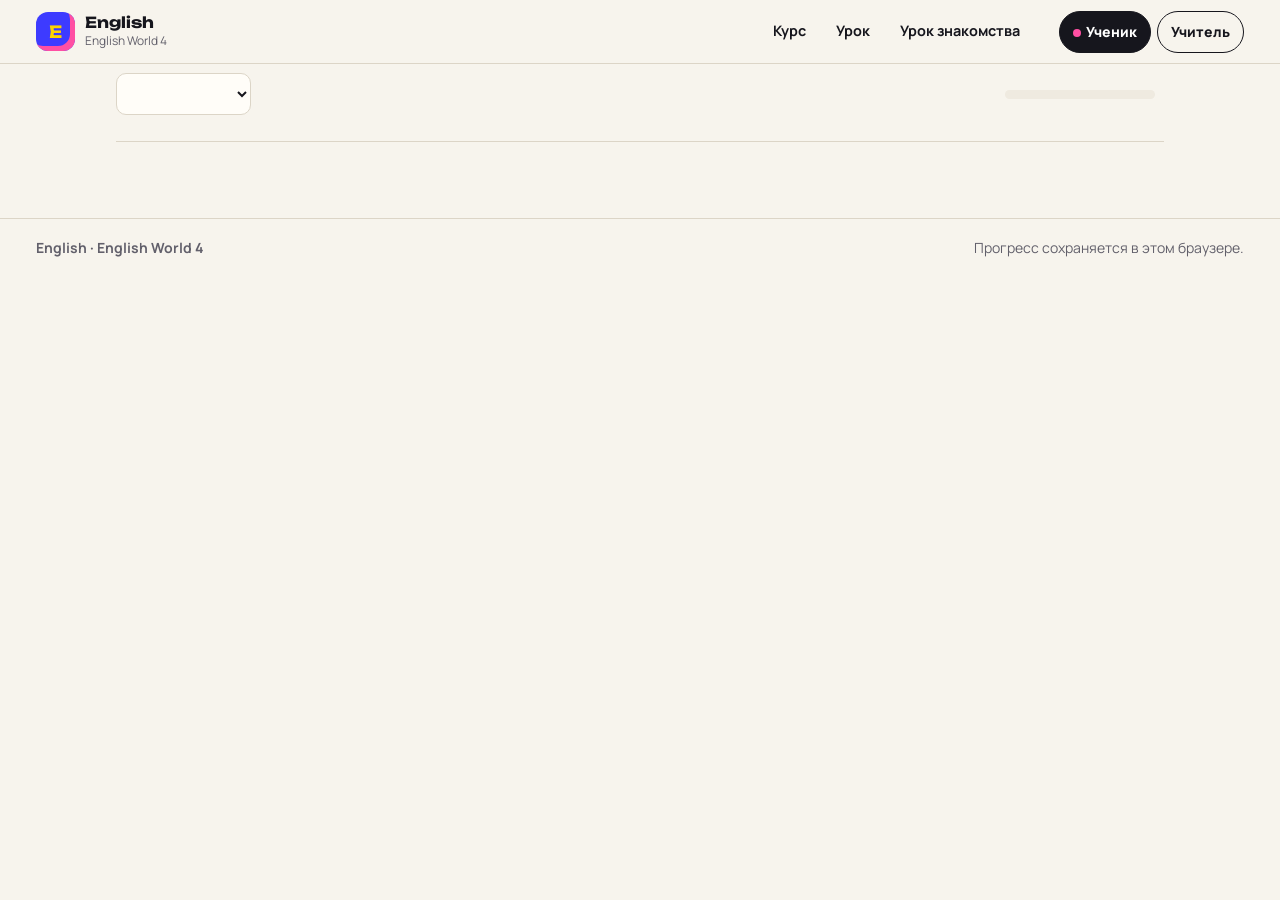
==== commit 4c7f7c85: "Refresh production assets for Unit 4 grammar improvements" ====
--- a/index.html
+++ b/index.html
@@ -9,7 +9,7 @@
   <link rel="preload" href="assets/fonts/unbounded-latin-700-normal.woff2" as="font" type="font/woff2" crossorigin>
   <link rel="preload" href="assets/fonts/manrope-latin-400-normal.woff2" as="font" type="font/woff2" crossorigin>
   <link rel="stylesheet" href="fonts.css">
-  <link rel="stylesheet" href="grammar-arcade.css?v=3">
+  <link rel="stylesheet" href="grammar-arcade.css?v=4">
   <link rel="stylesheet" href="styles.css?v=5">
 </head>
 <body>
@@ -61,6 +61,6 @@
     </form>
   </dialog>
   <noscript>Включите JavaScript, чтобы выполнять интерактивные задания.</noscript>
-  <script type="module" src="app.js?v=7"></script>
+  <script type="module" src="app.js?v=8"></script>
 </body>
 </html>
--- a/grammar-arcade.css
+++ b/grammar-arcade.css
@@ -1,3 +1,5 @@
 .arcade-wheel-wrap{display:flex;align-items:center;gap:22px;flex-wrap:wrap;margin:18px 0}.arcade-wheel{width:160px;height:160px;flex:none;border-radius:50%;border:7px solid #fff;box-shadow:0 6px 25px #20204030;background:conic-gradient(#f9c86b 0deg 120deg,#b7a5fb 120deg 240deg,#89d8ef 240deg 360deg);display:grid;place-items:center;position:relative;transition:transform 1.25s cubic-bezier(.16,.8,.2,1)}.arcade-wheel:after{content:'◆';position:absolute;top:-21px;left:calc(50% - 8px);color:#34344c;font-size:23px}.arcade-wheel span{position:absolute;font-size:10px;font-weight:900;letter-spacing:.06em;color:#272544}.arcade-wheel span:nth-child(1){transform:translate(43px,-23px) rotate(35deg)}.arcade-wheel span:nth-child(2){transform:translate(-44px,-25px) rotate(-35deg)}.arcade-wheel span:nth-child(3){transform:translate(0,46px)}.arcade-stage{margin-top:15px;padding:18px;border-radius:18px;background:#fff9;border:1px solid #ffffff80}.arcade-score{font-weight:800}.arcade-options button{min-width:90px}.grammar-arcade .card{margin-block:18px}@media(max-width:550px){.arcade-wheel{width:135px;height:135px}.arcade-wheel-wrap{gap:12px}}
 
 .verb-arena{margin-block:20px}.arena-toolbar{display:flex;justify-content:space-between;gap:12px;align-items:center;flex-wrap:wrap}.arena-toolbar .row{flex-wrap:wrap}.arena-points{font-weight:800}.arena-game{margin-top:18px;background:#ffffffb8;border:1px solid #ffffffb0;padding:18px;border-radius:18px}.arena-grid{display:grid;grid-template-columns:repeat(4,minmax(0,1fr));gap:10px;margin-top:14px}.arena-card{min-height:74px;border:2px solid #d6c7f4;background:#e8ddff;border-radius:14px;font:inherit;font-weight:800;cursor:pointer;color:#39305c;transition:transform .15s,background .15s}.arena-card.flipped{background:#fff;transform:scale(1.02)}.arena-card.matched{background:#c6f0dd;border-color:#4bb98d;color:#185c45}.arena-word{font-size:clamp(18px,3vw,25px);font-weight:800}.arena-answer{display:block;width:min(100%,380px);margin:12px 0;padding:12px;border:2px solid #b8a6df;border-radius:12px;font:inherit}.arena-feedback,.arena-status{font-weight:700}.arena-story-log{margin-top:12px;padding-top:10px;border-top:1px solid #ddd}.arena-story-log p{margin:5px 0}@media(max-width:480px){.arena-grid{grid-template-columns:repeat(3,minmax(0,1fr))}.arena-card{min-height:65px;font-size:13px}.arena-game{padding:12px}}
+
+.arena-cheatsheet{margin:14px 0;padding:13px 16px;border:1px solid #c7b7e7;border-radius:14px;background:#fff9}.arena-cheatsheet summary{font-weight:800;cursor:pointer}.arena-cheatsheet p{line-height:1.65}
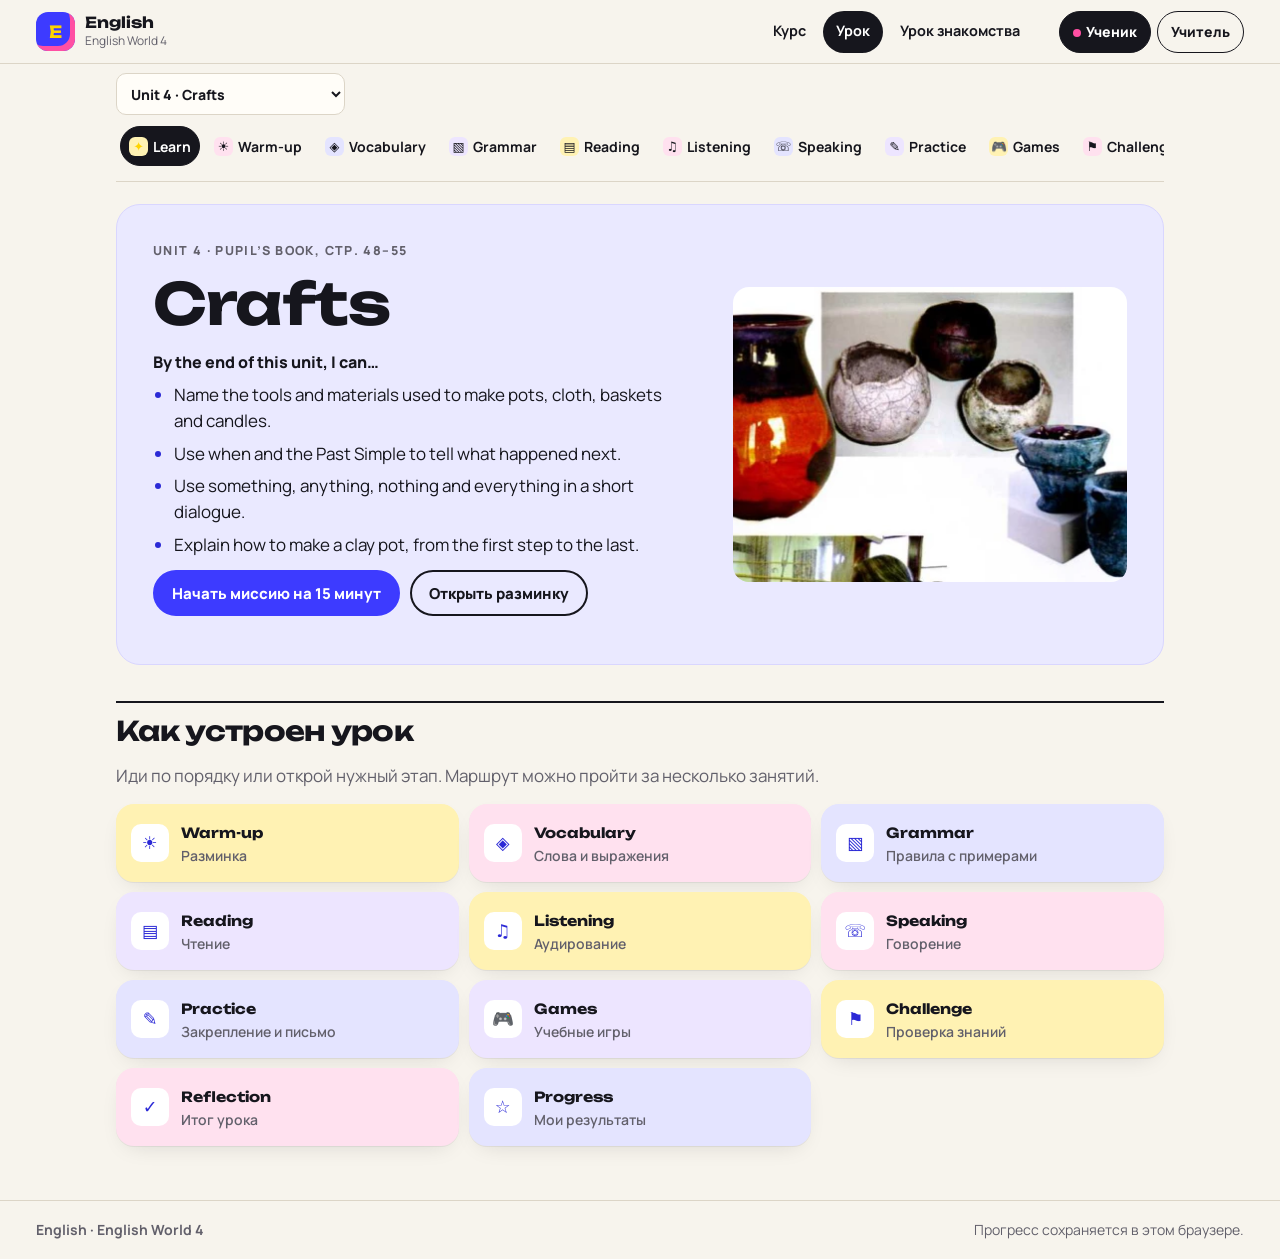
==== commit 43596418: "Force production browser to load fixed Grammar JavaScript after syntax hotfix" ====
--- a/index.html
+++ b/index.html
@@ -61,6 +61,6 @@
     </form>
   </dialog>
   <noscript>Включите JavaScript, чтобы выполнять интерактивные задания.</noscript>
-  <script type="module" src="app.js?v=8"></script>
+  <script type="module" src="app.js?v=9"></script>
 </body>
 </html>
